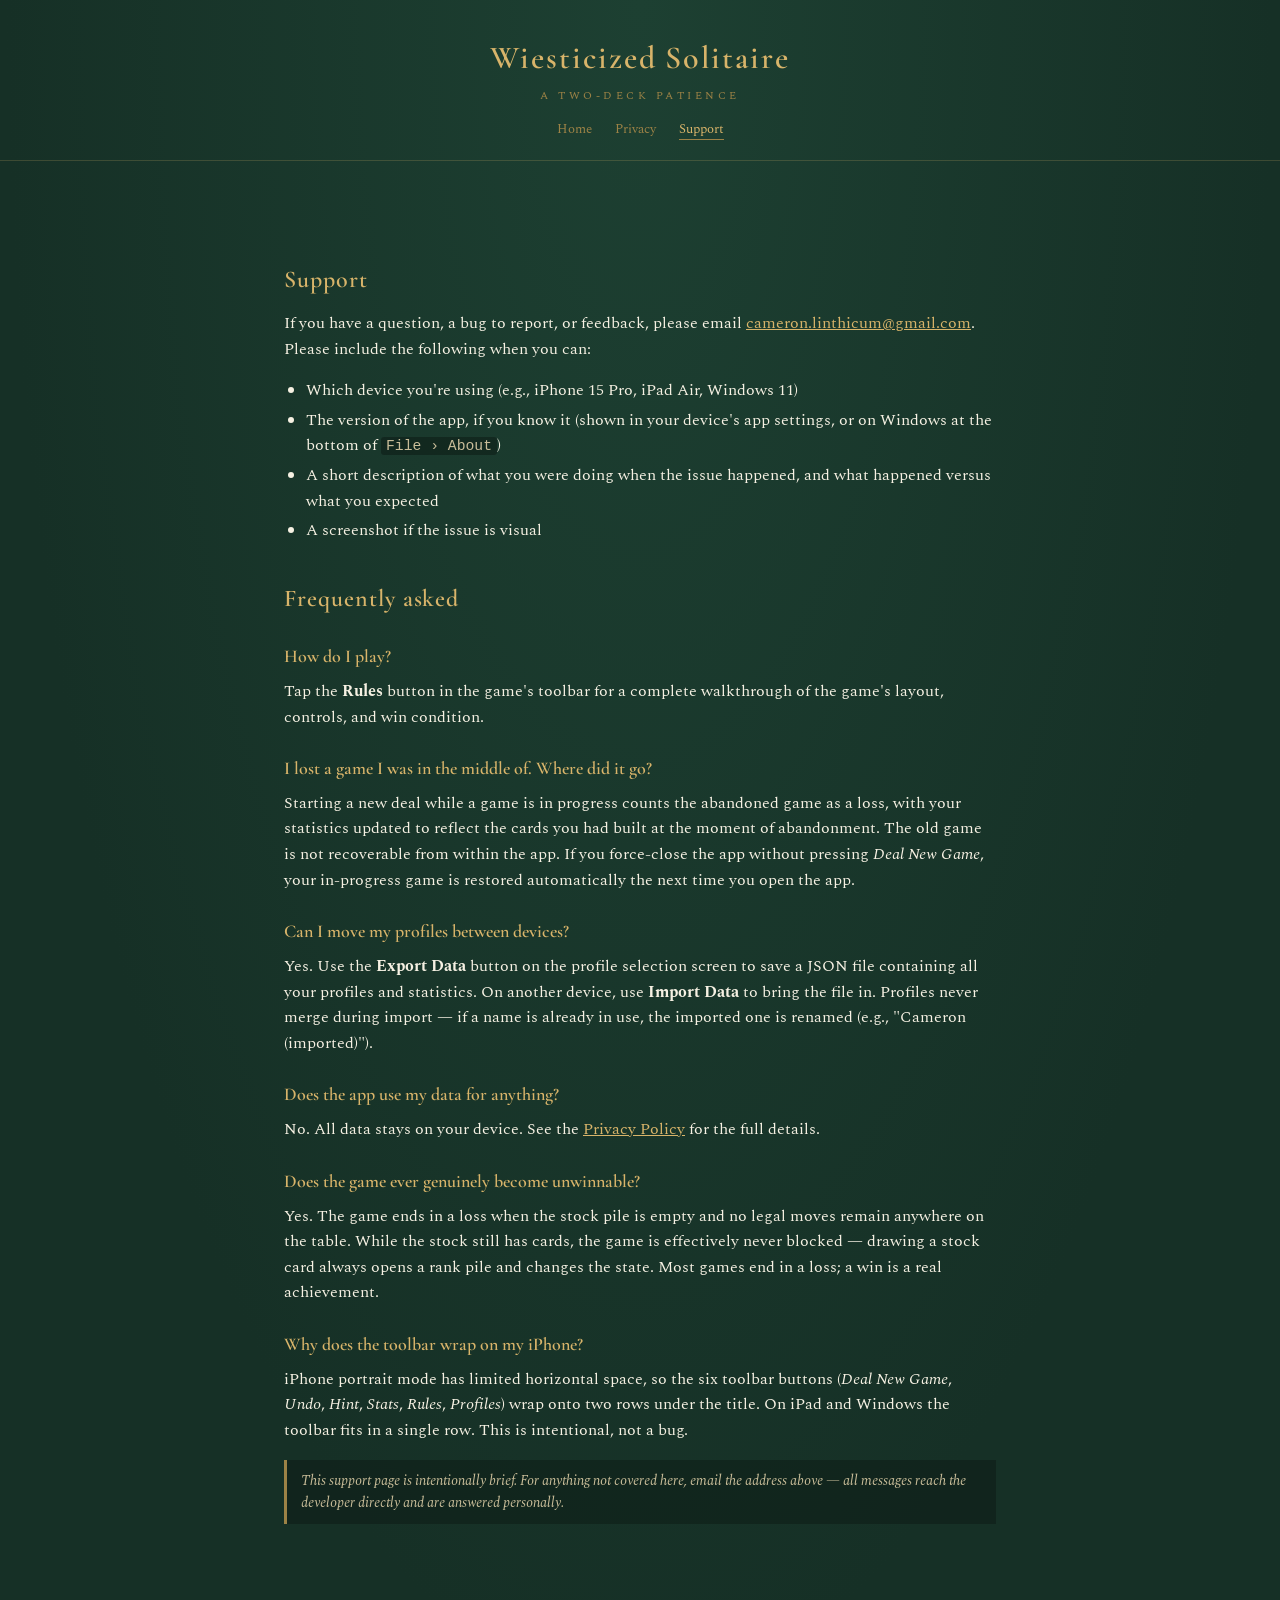
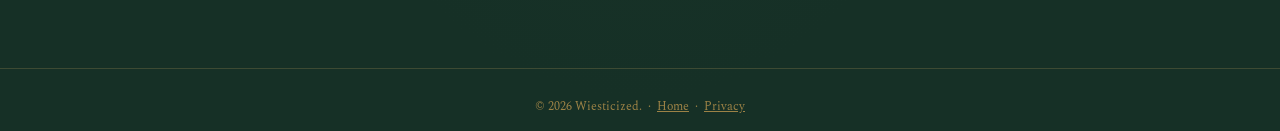
==== support.html @ b5f2f8ea "Initial site: landing, privacy policy, support page Three static HTML pages served from GitHub Pages" ====
<!DOCTYPE html>
<html lang="en">
<head>
<meta charset="UTF-8">
<meta name="viewport" content="width=device-width, initial-scale=1">
<title>Support — Wiesticized Solitaire</title>
<link href="https://fonts.googleapis.com/css2?family=Cormorant+Garamond:wght@500;600&family=Spectral:wght@400;500;600&display=swap" rel="stylesheet">
<link rel="stylesheet" href="_shared.css">
</head>
<body>
<header class="site">
  <h1>Wiesticized Solitaire</h1>
  <span class="sub">A Two-Deck Patience</span>
  <nav>
    <a href="./">Home</a>
    <a href="privacy.html">Privacy</a>
    <a href="support.html" aria-current="page">Support</a>
  </nav>
</header>

<main>
  <h2>Support</h2>
  <p>
    If you have a question, a bug to report, or feedback, please email
    <a href="mailto:cameron.linthicum@gmail.com">cameron.linthicum@gmail.com</a>.
    Please include the following when you can:
  </p>
  <ul>
    <li>Which device you're using (e.g., iPhone 15 Pro, iPad Air,
        Windows 11)</li>
    <li>The version of the app, if you know it (shown in your device's
        app settings, or on Windows at the bottom of
        <code>File &rsaquo; About</code>)</li>
    <li>A short description of what you were doing when the issue
        happened, and what happened versus what you expected</li>
    <li>A screenshot if the issue is visual</li>
  </ul>

  <h2>Frequently asked</h2>

  <h3>How do I play?</h3>
  <p>
    Tap the <strong>Rules</strong> button in the game's toolbar for a
    complete walkthrough of the game's layout, controls, and win
    condition.
  </p>

  <h3>I lost a game I was in the middle of. Where did it go?</h3>
  <p>
    Starting a new deal while a game is in progress counts the abandoned
    game as a loss, with your statistics updated to reflect the cards
    you had built at the moment of abandonment. The old game is not
    recoverable from within the app. If you force-close the app without
    pressing <em>Deal New Game</em>, your in-progress game is restored
    automatically the next time you open the app.
  </p>

  <h3>Can I move my profiles between devices?</h3>
  <p>
    Yes. Use the <strong>Export Data</strong> button on the profile
    selection screen to save a JSON file containing all your profiles
    and statistics. On another device, use <strong>Import Data</strong>
    to bring the file in. Profiles never merge during import — if a
    name is already in use, the imported one is renamed (e.g.,
    "Cameron (imported)").
  </p>

  <h3>Does the app use my data for anything?</h3>
  <p>
    No. All data stays on your device. See the
    <a href="privacy.html">Privacy Policy</a> for the full details.
  </p>

  <h3>Does the game ever genuinely become unwinnable?</h3>
  <p>
    Yes. The game ends in a loss when the stock pile is empty and no
    legal moves remain anywhere on the table. While the stock still
    has cards, the game is effectively never blocked — drawing a stock
    card always opens a rank pile and changes the state. Most games end
    in a loss; a win is a real achievement.
  </p>

  <h3>Why does the toolbar wrap on my iPhone?</h3>
  <p>
    iPhone portrait mode has limited horizontal space, so the six
    toolbar buttons (<em>Deal New Game</em>, <em>Undo</em>, <em>Hint</em>,
    <em>Stats</em>, <em>Rules</em>, <em>Profiles</em>) wrap onto two
    rows under the title. On iPad and Windows the toolbar fits in a
    single row. This is intentional, not a bug.
  </p>

  <em class="note">
    This support page is intentionally brief. For anything not covered
    here, email the address above — all messages reach the developer
    directly and are answered personally.
  </em>
</main>

<footer class="site">
  <p>&copy; 2026 Wiesticized. &nbsp;·&nbsp;
     <a href="./">Home</a> &nbsp;·&nbsp;
     <a href="privacy.html">Privacy</a></p>
</footer>
</body>
</html>
---- _shared.css ----
/* Shared styling for Wiesticized Solitaire's static pages.
   Matches the in-app palette and typography. */

:root {
  --felt-1: #1d4032;
  --felt-2: #163026;
  --gold:   #d8b46a;
  --gold-dim: #9c8246;
  --cream:  #f6f1e3;
  --cream-dim: #c9bd99;
  --ink:    #1a1a1a;
}

* { box-sizing: border-box; }
html, body {
  margin: 0;
  padding: 0;
  background: radial-gradient(ellipse at 50% 0%, var(--felt-1), var(--felt-2) 70%);
  color: var(--cream);
  font-family: 'Spectral', Georgia, serif;
  font-size: 16px;
  line-height: 1.6;
  min-height: 100vh;
  -webkit-font-smoothing: antialiased;
}

main {
  max-width: 760px;
  margin: 0 auto;
  padding: 40px 24px 80px;
}

header.site {
  text-align: center;
  padding: 32px 16px 20px;
  border-bottom: 1px solid rgba(216, 180, 106, 0.2);
  margin-bottom: 24px;
}
header.site h1 {
  font-family: 'Cormorant Garamond', Georgia, serif;
  font-weight: 600;
  font-size: 32px;
  color: var(--gold);
  letter-spacing: 0.06em;
  margin: 0;
}
header.site .sub {
  display: block;
  margin-top: 4px;
  font-size: 11px;
  letter-spacing: 0.32em;
  color: var(--gold-dim);
  text-transform: uppercase;
}
header.site nav {
  margin-top: 14px;
  font-size: 13px;
}
header.site nav a {
  color: var(--gold-dim);
  text-decoration: none;
  margin: 0 10px;
  border-bottom: 1px solid transparent;
  transition: color .15s ease, border-color .15s ease;
}
header.site nav a:hover,
header.site nav a[aria-current="page"] {
  color: var(--gold);
  border-bottom-color: var(--gold-dim);
}

h2 {
  font-family: 'Cormorant Garamond', Georgia, serif;
  font-weight: 600;
  font-size: 24px;
  color: var(--gold);
  letter-spacing: 0.04em;
  margin: 36px 0 12px;
}
h3 {
  font-family: 'Cormorant Garamond', Georgia, serif;
  font-weight: 600;
  font-size: 18px;
  color: var(--gold);
  margin: 24px 0 8px;
}

p { margin: 8px 0 14px; }
ul { padding-left: 22px; }
li { margin: 4px 0; }

a { color: var(--gold); }
a:hover { color: var(--cream); }

code {
  font-family: 'SF Mono', Menlo, Consolas, monospace;
  font-size: 0.92em;
  background: rgba(0,0,0,0.3);
  padding: 1px 5px;
  border-radius: 3px;
  color: var(--cream-dim);
}

em.note {
  display: block;
  margin: 16px 0;
  padding: 10px 14px;
  background: rgba(0,0,0,0.25);
  border-left: 3px solid var(--gold-dim);
  color: var(--cream-dim);
  font-style: italic;
  font-size: 14px;
}

footer.site {
  margin-top: 48px;
  padding-top: 20px;
  border-top: 1px solid rgba(216, 180, 106, 0.2);
  text-align: center;
  font-size: 12px;
  color: var(--gold-dim);
}
footer.site a { color: var(--gold-dim); }
footer.site a:hover { color: var(--gold); }

.last-updated {
  font-size: 12px;
  color: var(--gold-dim);
  font-style: italic;
}
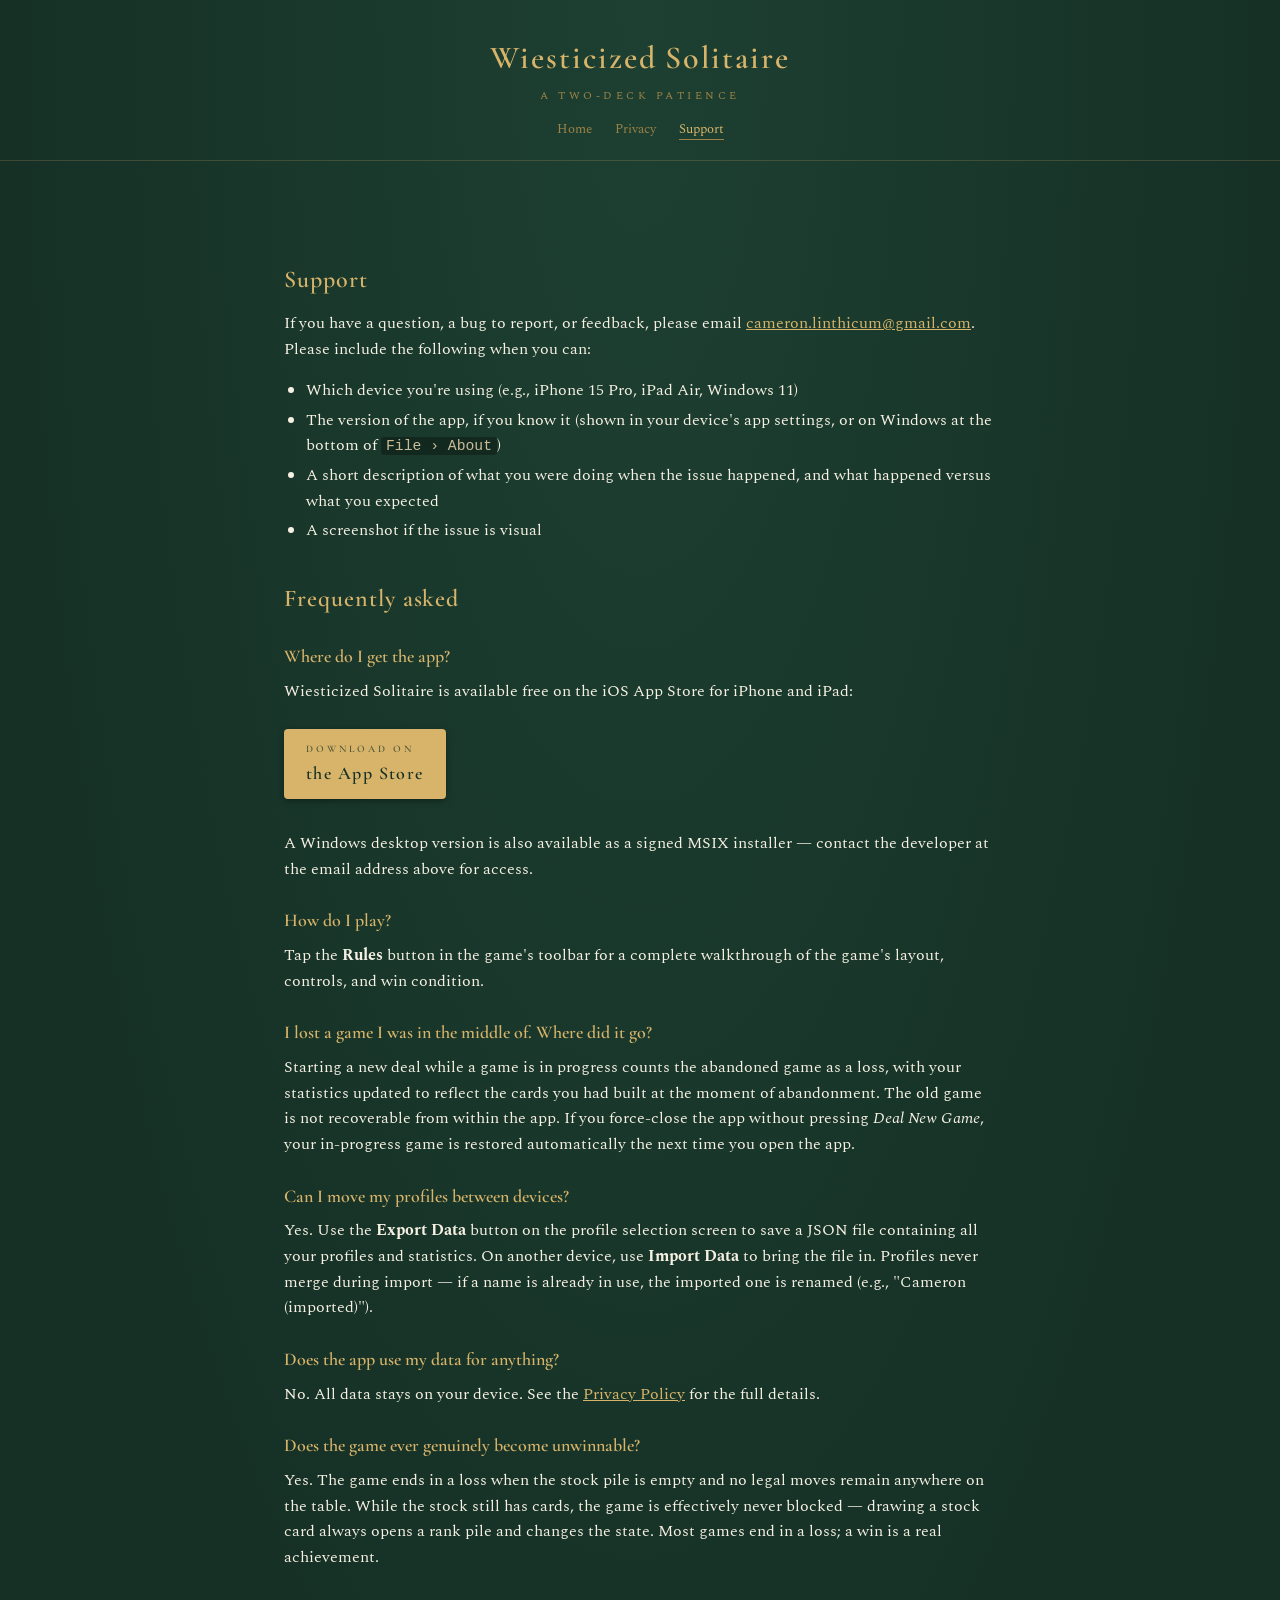
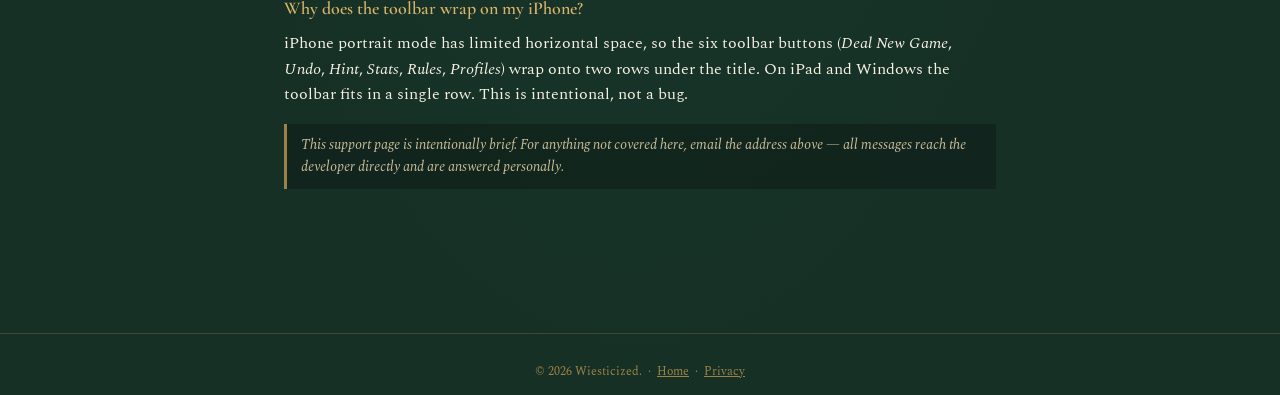
==== commit 79283bab: "Add App Store CTA to landing and support pages v1.0 is now live on the iOS App Store. Replace the "p" ====
--- a/support.html
+++ b/support.html
@@ -37,6 +37,23 @@
   </ul>
 
   <h2>Frequently asked</h2>
+
+  <h3>Where do I get the app?</h3>
+  <p>
+    Wiesticized Solitaire is available free on the iOS App Store for
+    iPhone and iPad:
+  </p>
+  <p>
+    <a class="cta" href="https://apps.apple.com/us/app/wiesticized-solitaire/id6823390627">
+      <span class="platform">Download on</span>
+      the App Store
+    </a>
+  </p>
+  <p>
+    A Windows desktop version is also available as a signed MSIX
+    installer — contact the developer at the email address above for
+    access.
+  </p>
 
   <h3>How do I play?</h3>
   <p>
--- a/_shared.css
+++ b/_shared.css
@@ -101,6 +101,38 @@
   color: var(--cream-dim);
 }
 
+.cta {
+  display: inline-block;
+  margin: 10px 0 18px;
+  padding: 12px 22px;
+  background: var(--gold);
+  color: var(--felt-2);
+  font-family: 'Cormorant Garamond', Georgia, serif;
+  font-size: 18px;
+  font-weight: 600;
+  letter-spacing: 0.08em;
+  text-decoration: none;
+  border-radius: 4px;
+  box-shadow: 0 2px 6px rgba(0,0,0,0.35);
+  transition: background .15s ease, color .15s ease, transform .1s ease;
+}
+.cta:hover {
+  background: var(--cream);
+  color: var(--ink);
+}
+.cta:active {
+  transform: translateY(1px);
+}
+.cta .platform {
+  display: block;
+  font-size: 10px;
+  letter-spacing: 0.3em;
+  text-transform: uppercase;
+  color: var(--felt-2);
+  opacity: 0.7;
+  margin-bottom: 2px;
+}
+
 em.note {
   display: block;
   margin: 16px 0;
